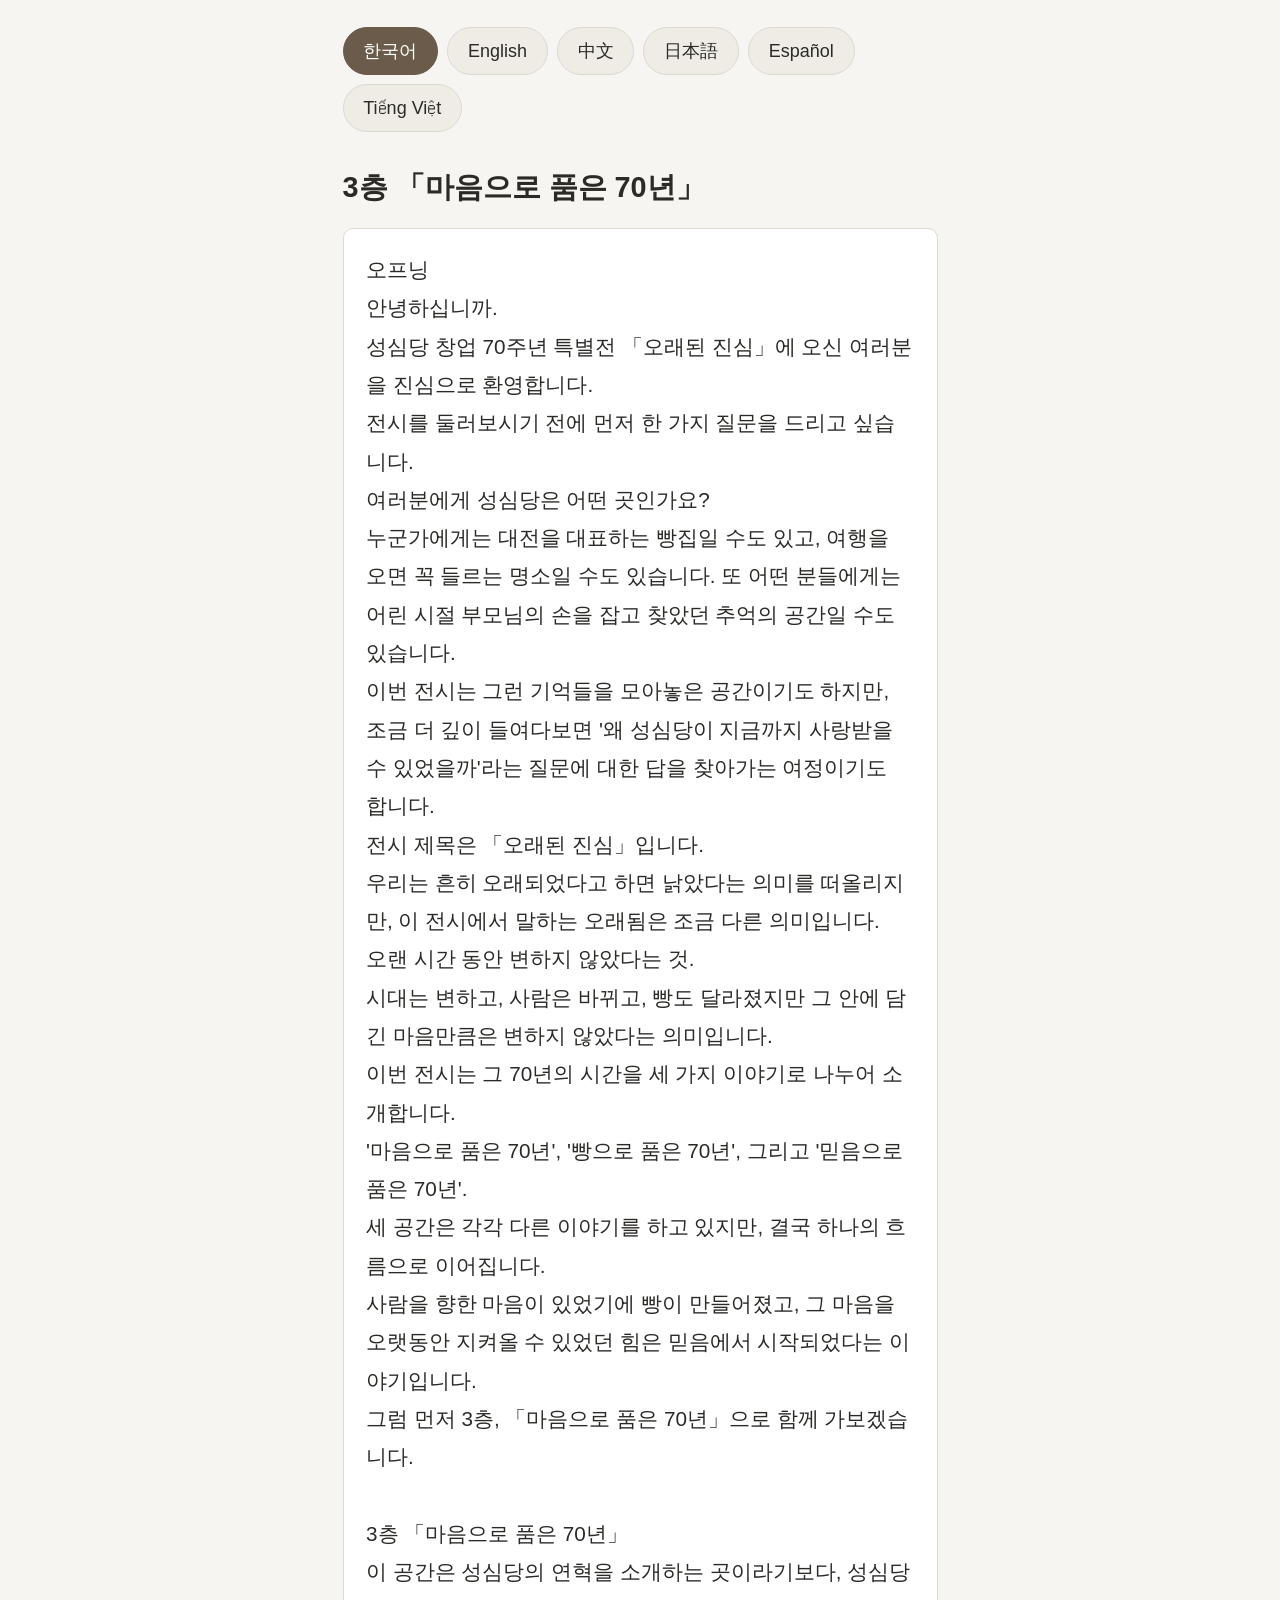
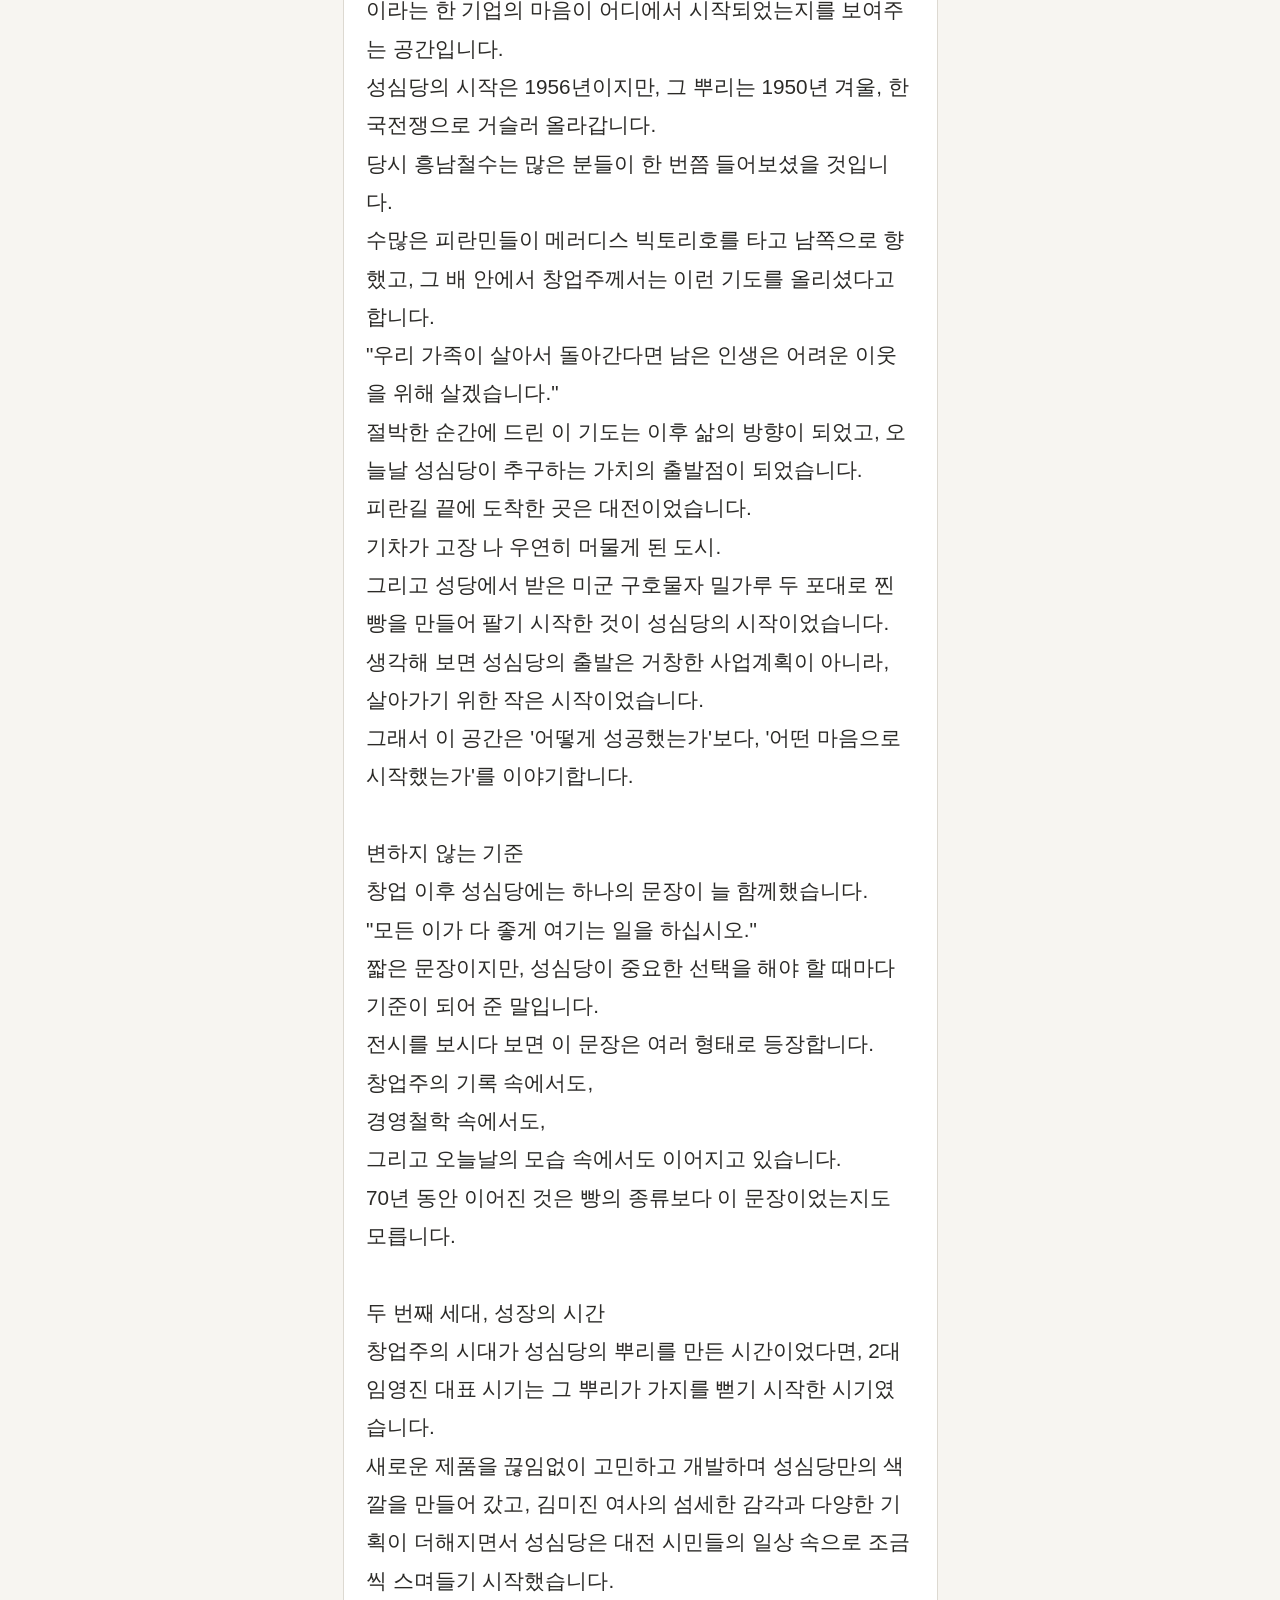
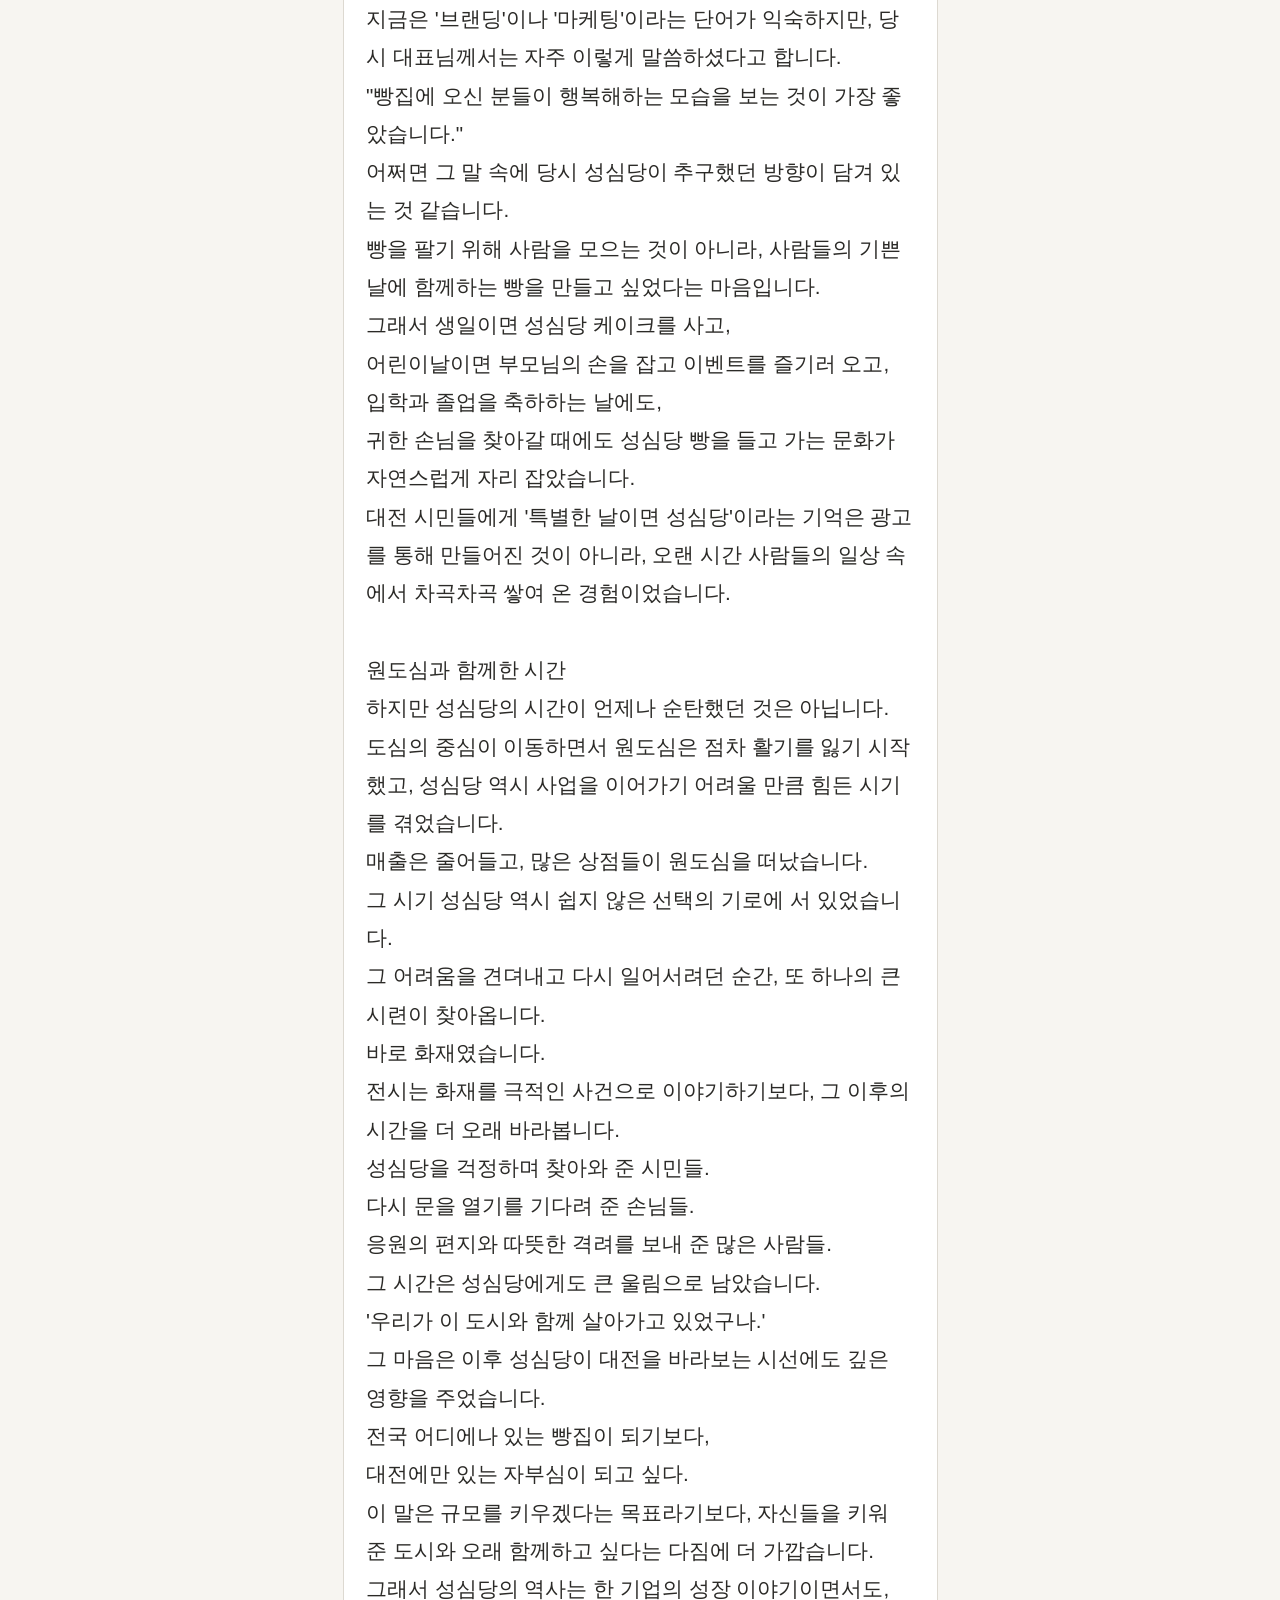
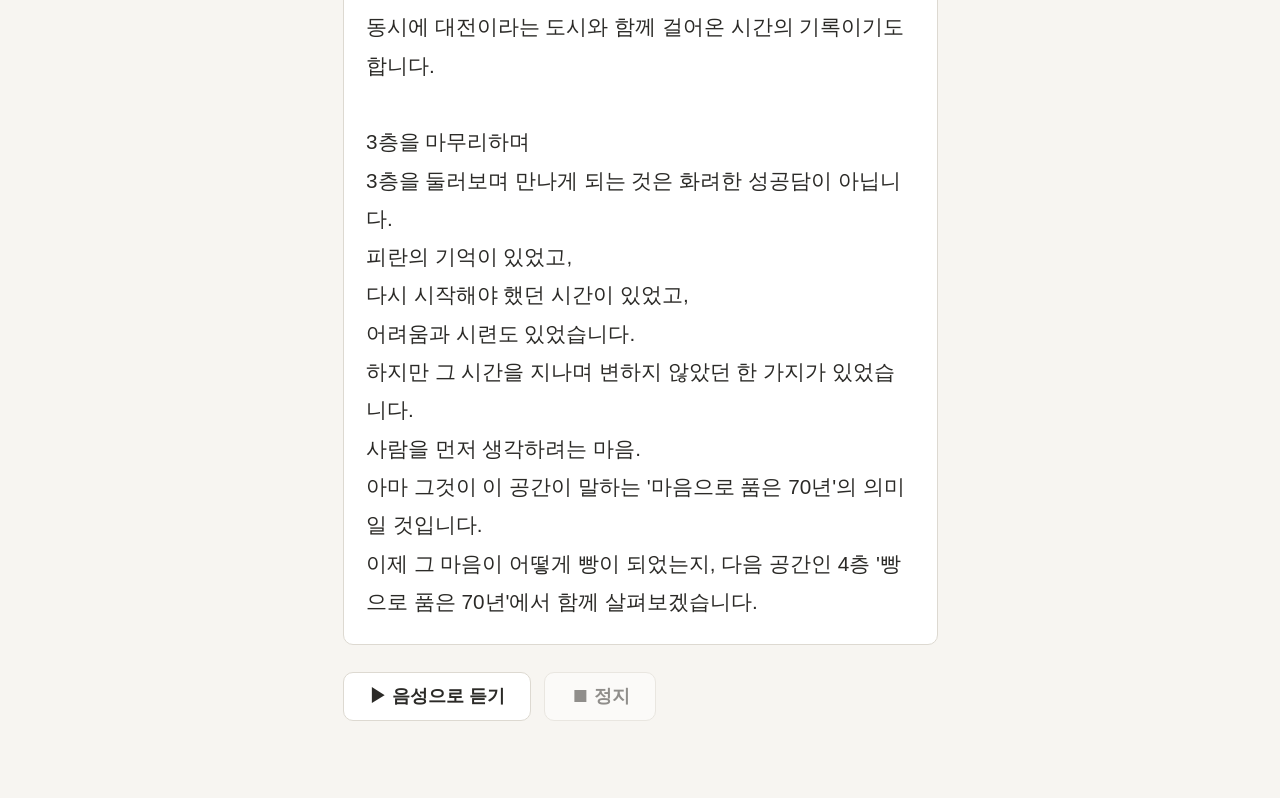
==== floor3/index.html @ 6649b24b "Add Sungsimdang 70th anniversary docent QR site Static mobile-web docent site for floors 3-5 of the " ====
<!DOCTYPE html>
<html lang="ko">
<head>
  <meta charset="UTF-8">
  <meta name="viewport" content="width=device-width, initial-scale=1.0">
  <title>3층 전시실 도슨트</title>
  <link rel="stylesheet" href="../css/style.css">
</head>
<body data-floor="3">
  <main class="docent">
    <nav class="lang-chips" id="lang-chips" aria-label="Language selection"></nav>

    <h1 class="title" id="title"></h1>
    <div class="content" id="content"></div>

    <div class="audio-controls" id="audio-controls">
      <button type="button" class="btn btn-audio" id="btn-playpause">▶ 음성으로 듣기</button>
      <button type="button" class="btn btn-audio" id="btn-stop" disabled>⏹ 정지</button>
    </div>

    <p class="notice" id="voice-notice" hidden></p>
  </main>

  <script src="../js/docent.js"></script>
</body>
</html>
---- css/style.css ----
/* ==========================================================================
   Museum QR Docent -- shared stylesheet
   Mobile-first: visitors reach these pages by scanning a QR code on a phone.
   ========================================================================== */

:root {
  --color-bg: #f7f5f1;
  --color-surface: #ffffff;
  --color-text: #2b2a27;
  --color-text-muted: #6b6862;
  --color-border: #ddd9d1;
  --color-accent: #6b5b4a;
  --color-accent-contrast: #ffffff;
  --color-chip-bg: #efece6;
  --color-chip-active-bg: #6b5b4a;
  --color-chip-active-text: #ffffff;
  --color-notice-bg: #f4ead9;
  --color-notice-border: #d8c39a;
  --color-notice-text: #6b5327;
  --radius: 10px;
  --spacing: 1rem;
  font-size: 18px;
}

* {
  box-sizing: border-box;
}

html,
body {
  margin: 0;
  padding: 0;
}

body {
  background: var(--color-bg);
  color: var(--color-text);
  font-family: -apple-system, BlinkMacSystemFont, "Segoe UI", Roboto, "Noto Sans KR",
    "Malgun Gothic", Helvetica, Arial, sans-serif;
  line-height: 1.6;
  -webkit-text-size-adjust: 100%;
}

/* --------------------------------------------------------------------------
   Floor / docent page layout
   -------------------------------------------------------------------------- */

.docent {
  max-width: 640px;
  margin: 0 auto;
  padding: 1.5rem 1.25rem 3rem;
}

/* Language chip row */
.lang-chips {
  display: flex;
  flex-wrap: wrap;
  gap: 0.5rem;
  margin-bottom: 1.75rem;
}

.lang-chip {
  flex: 0 0 auto;
  min-height: 48px;
  padding: 0.5rem 1.1rem;
  font-size: 1rem;
  font-weight: 500;
  color: var(--color-text);
  background: var(--color-chip-bg);
  border: 1px solid var(--color-border);
  border-radius: 999px;
  cursor: pointer;
  transition: background-color 0.15s ease, color 0.15s ease, border-color 0.15s ease;
  -webkit-tap-highlight-color: transparent;
}

.lang-chip:active {
  transform: scale(0.98);
}

.lang-chip.is-active {
  background: var(--color-chip-active-bg);
  color: var(--color-chip-active-text);
  border-color: var(--color-chip-active-bg);
}

/* Title + content */
.title {
  font-size: 1.6rem;
  font-weight: 700;
  margin: 0 0 1rem;
  color: var(--color-text);
}

.content {
  font-size: 1.15rem;
  line-height: 1.85;
  color: var(--color-text);
  background: var(--color-surface);
  border: 1px solid var(--color-border);
  border-radius: var(--radius);
  padding: 1.25rem;
  margin: 0 0 1.5rem;
  white-space: pre-line;
}

/* Audio controls */
.audio-controls {
  display: flex;
  flex-wrap: wrap;
  gap: 0.75rem;
  margin-bottom: 1.25rem;
}

.btn {
  min-height: 48px;
  padding: 0.65rem 1.4rem;
  font-size: 1rem;
  font-weight: 600;
  border-radius: var(--radius);
  border: 1px solid var(--color-border);
  background: var(--color-surface);
  color: var(--color-text);
  cursor: pointer;
  -webkit-tap-highlight-color: transparent;
}

.btn:active {
  transform: scale(0.98);
}

.btn:disabled {
  opacity: 0.5;
  cursor: not-allowed;
}

.btn-audio.is-playing {
  background: var(--color-accent);
  color: var(--color-accent-contrast);
  border-color: var(--color-accent);
}

/* Voice-limited notice */
.notice {
  font-size: 0.95rem;
  color: var(--color-notice-text);
  background: var(--color-notice-bg);
  border: 1px solid var(--color-notice-border);
  border-radius: var(--radius);
  padding: 0.85rem 1rem;
}

.notice[hidden] {
  display: none;
}

/* --------------------------------------------------------------------------
   Root admin/test landing page
   -------------------------------------------------------------------------- */

.landing {
  max-width: 480px;
  margin: 0 auto;
  padding: 2.5rem 1.25rem 3rem;
  text-align: center;
}

.landing h1 {
  font-size: 1.6rem;
  margin-bottom: 0.5rem;
}

.landing .landing-note {
  color: var(--color-text-muted);
  font-size: 0.95rem;
  margin-bottom: 2rem;
}

.floor-links {
  display: flex;
  flex-direction: column;
  gap: 1rem;
}

.floor-card {
  display: block;
  min-height: 64px;
  padding: 1.1rem 1.5rem;
  background: var(--color-surface);
  border: 1px solid var(--color-border);
  border-radius: var(--radius);
  color: var(--color-text);
  text-decoration: none;
  font-size: 1.25rem;
  font-weight: 600;
  text-align: center;
  transition: background-color 0.15s ease, border-color 0.15s ease;
}

.floor-card:active {
  transform: scale(0.99);
}

.floor-card:hover,
.floor-card:focus-visible {
  background: var(--color-chip-bg);
  border-color: var(--color-accent);
}

/* --------------------------------------------------------------------------
   Small-screen refinements
   -------------------------------------------------------------------------- */

@media (max-width: 360px) {
  :root {
    font-size: 16px;
  }

  .title {
    font-size: 1.4rem;
  }
}
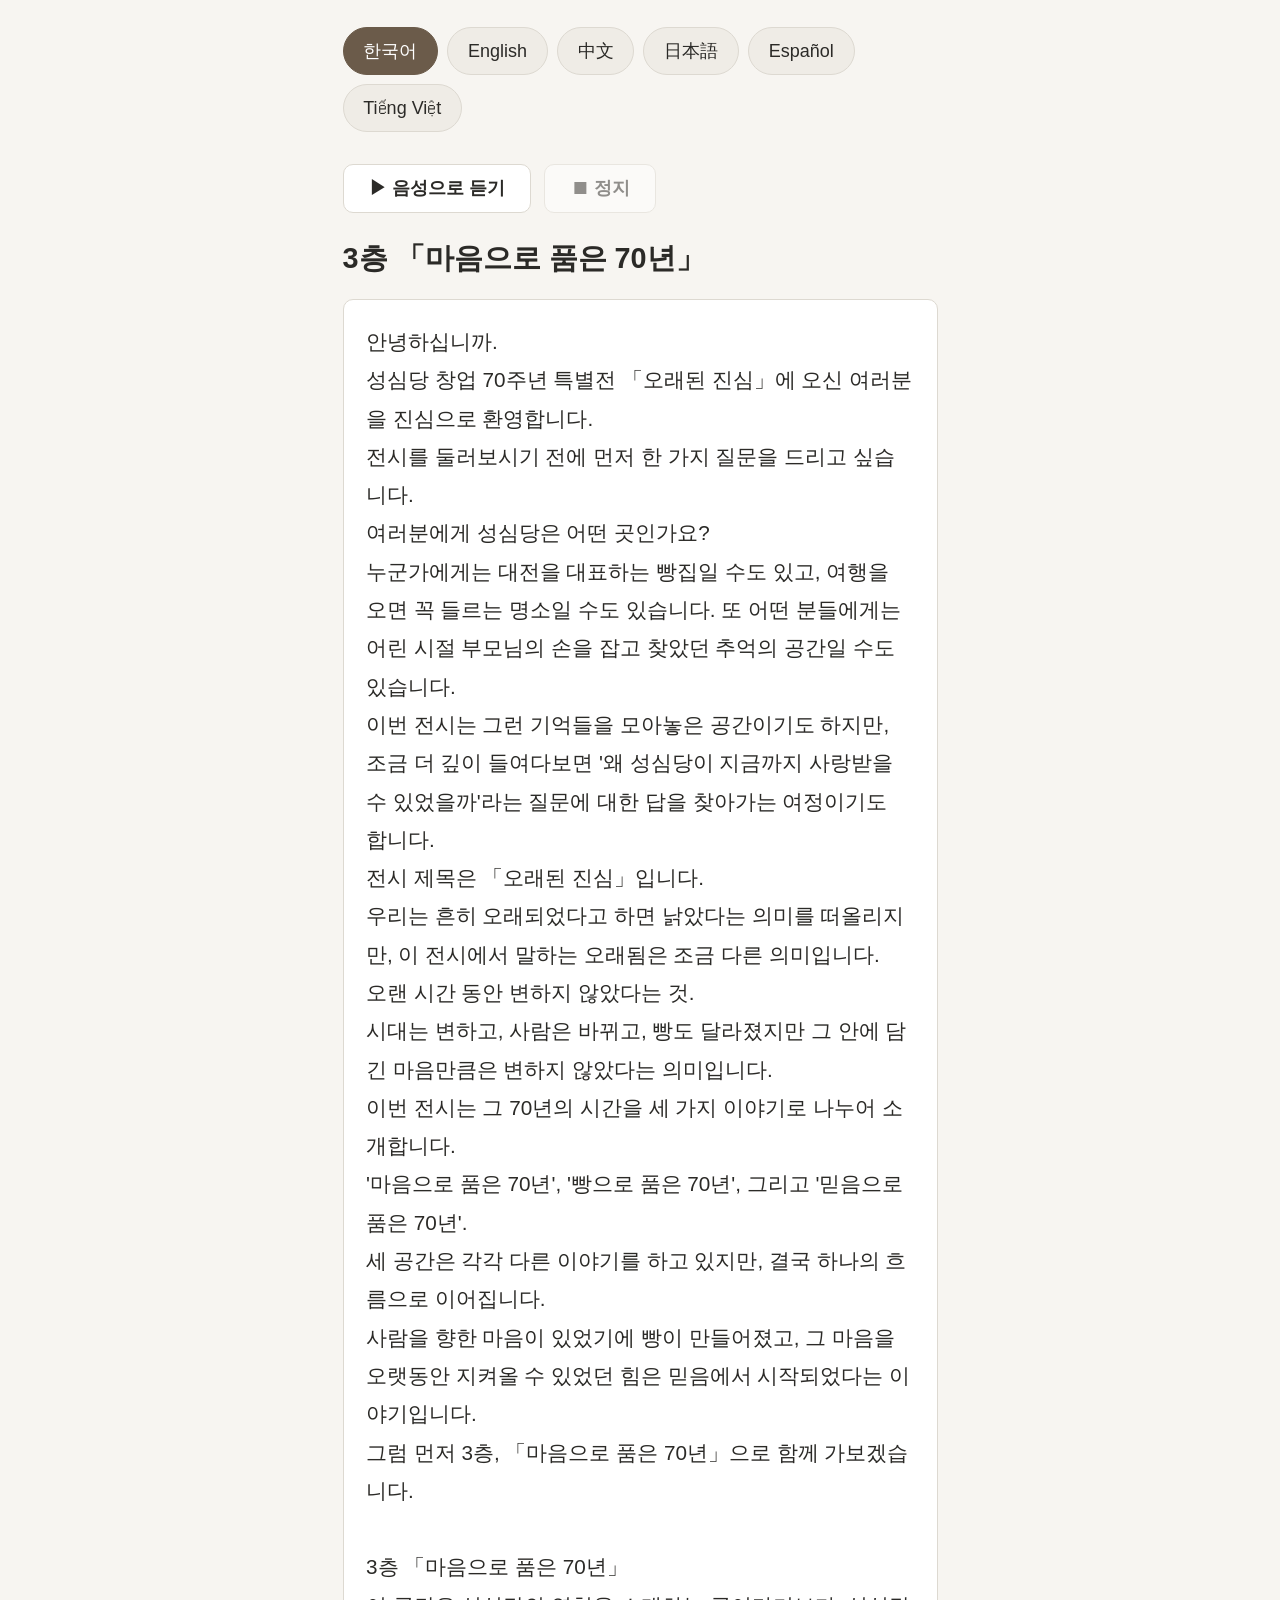
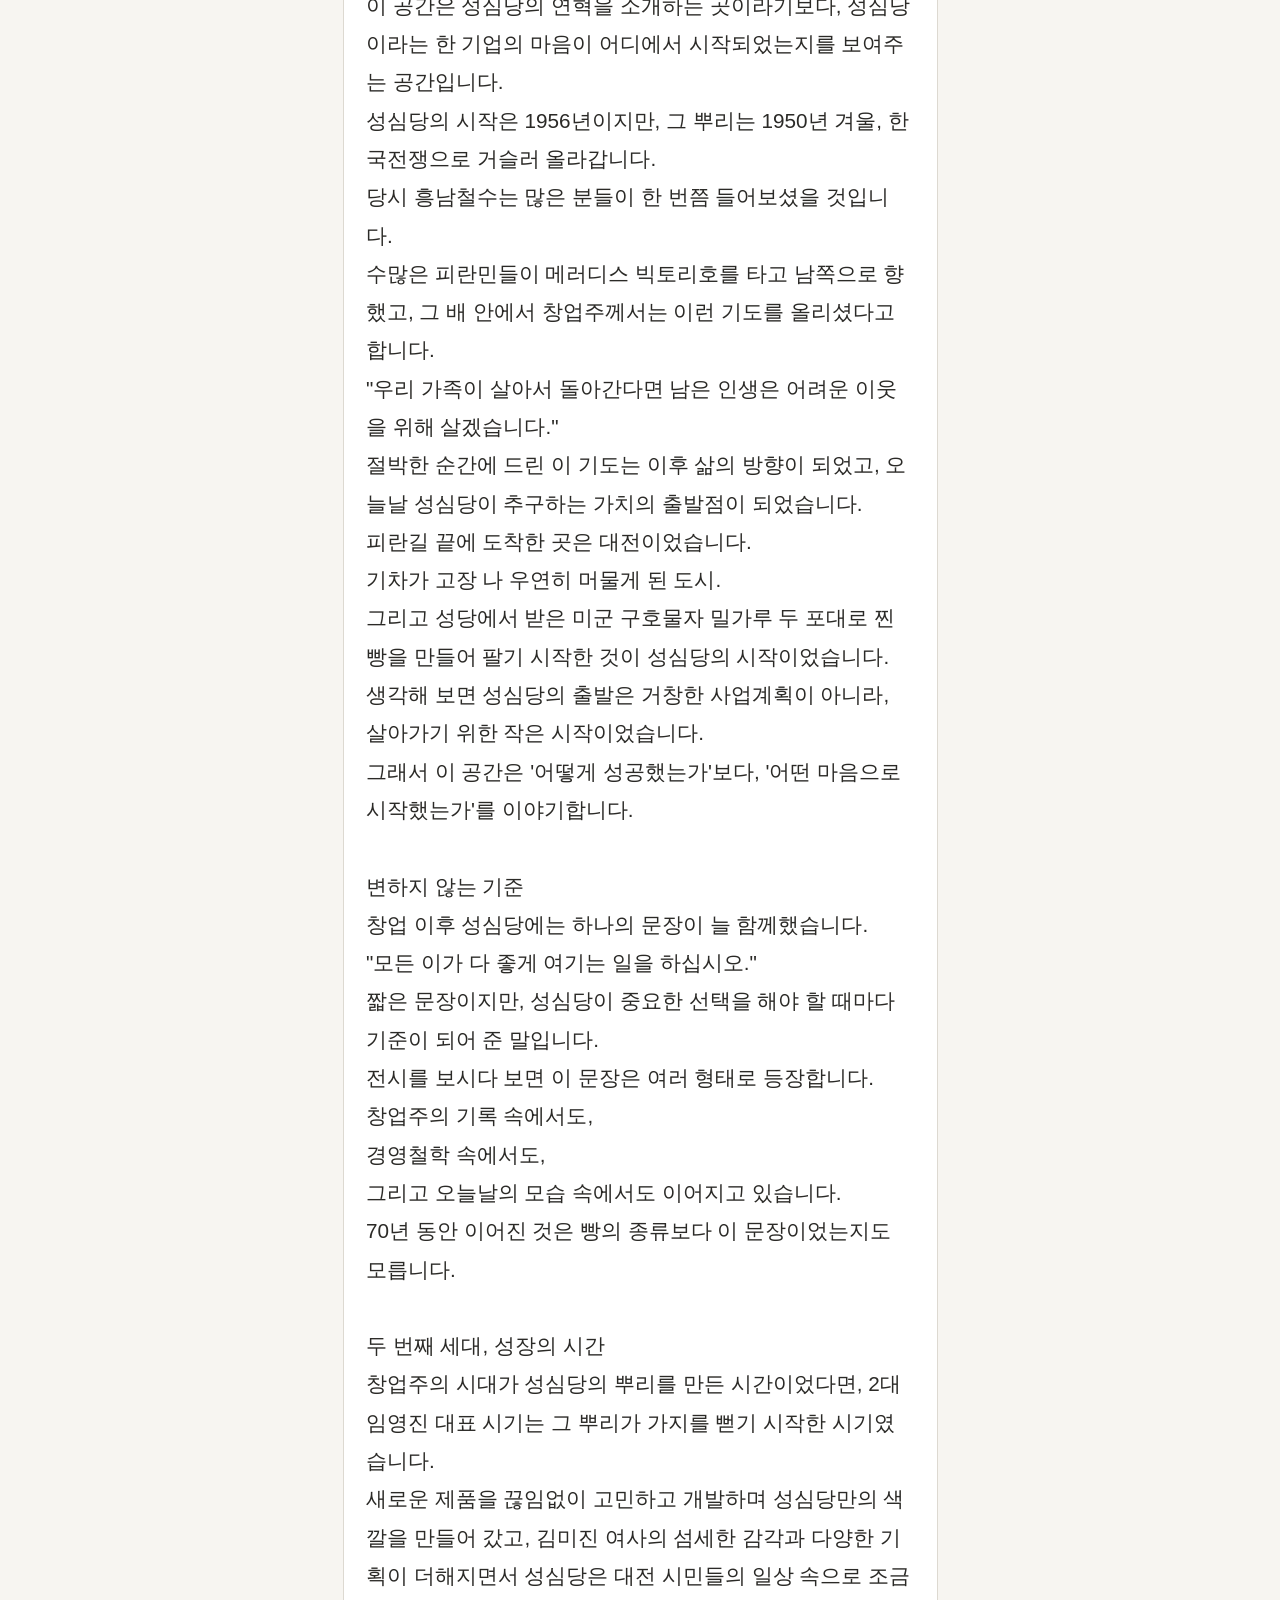
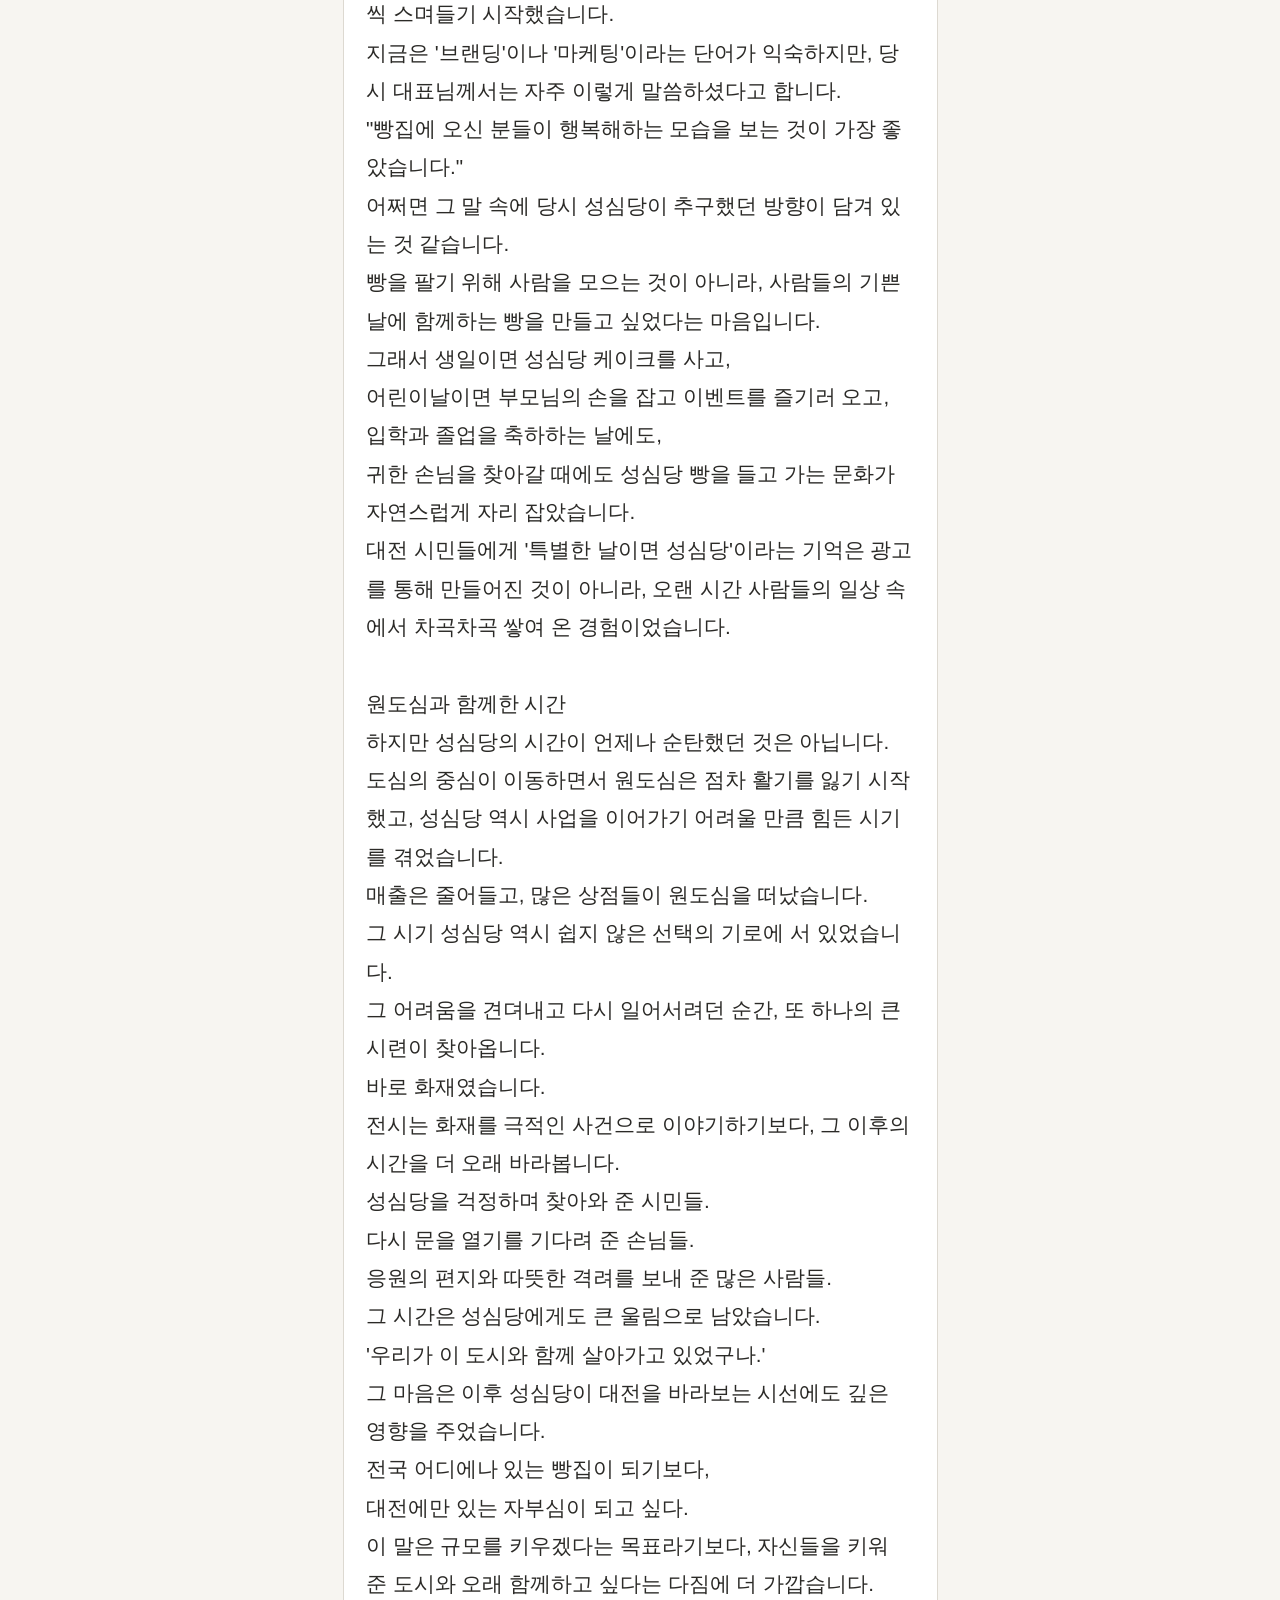
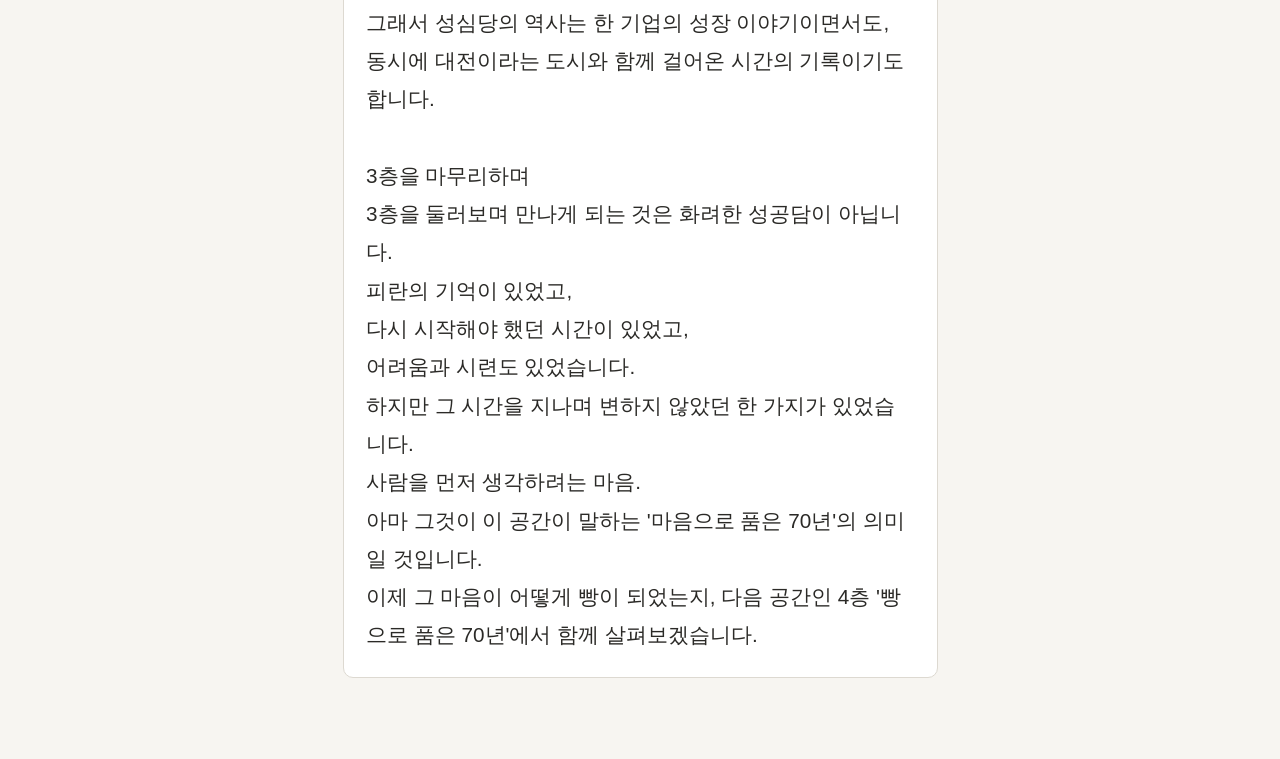
==== commit 928dce0b: "Move audio controls above content and remove opening label from floor3 text Audio play/stop buttons " ====
--- a/floor3/index.html
+++ b/floor3/index.html
@@ -10,13 +10,13 @@
   <main class="docent">
     <nav class="lang-chips" id="lang-chips" aria-label="Language selection"></nav>
 
-    <h1 class="title" id="title"></h1>
-    <div class="content" id="content"></div>
-
     <div class="audio-controls" id="audio-controls">
       <button type="button" class="btn btn-audio" id="btn-playpause">▶ 음성으로 듣기</button>
       <button type="button" class="btn btn-audio" id="btn-stop" disabled>⏹ 정지</button>
     </div>
+
+    <h1 class="title" id="title"></h1>
+    <div class="content" id="content"></div>
 
     <p class="notice" id="voice-notice" hidden></p>
   </main>
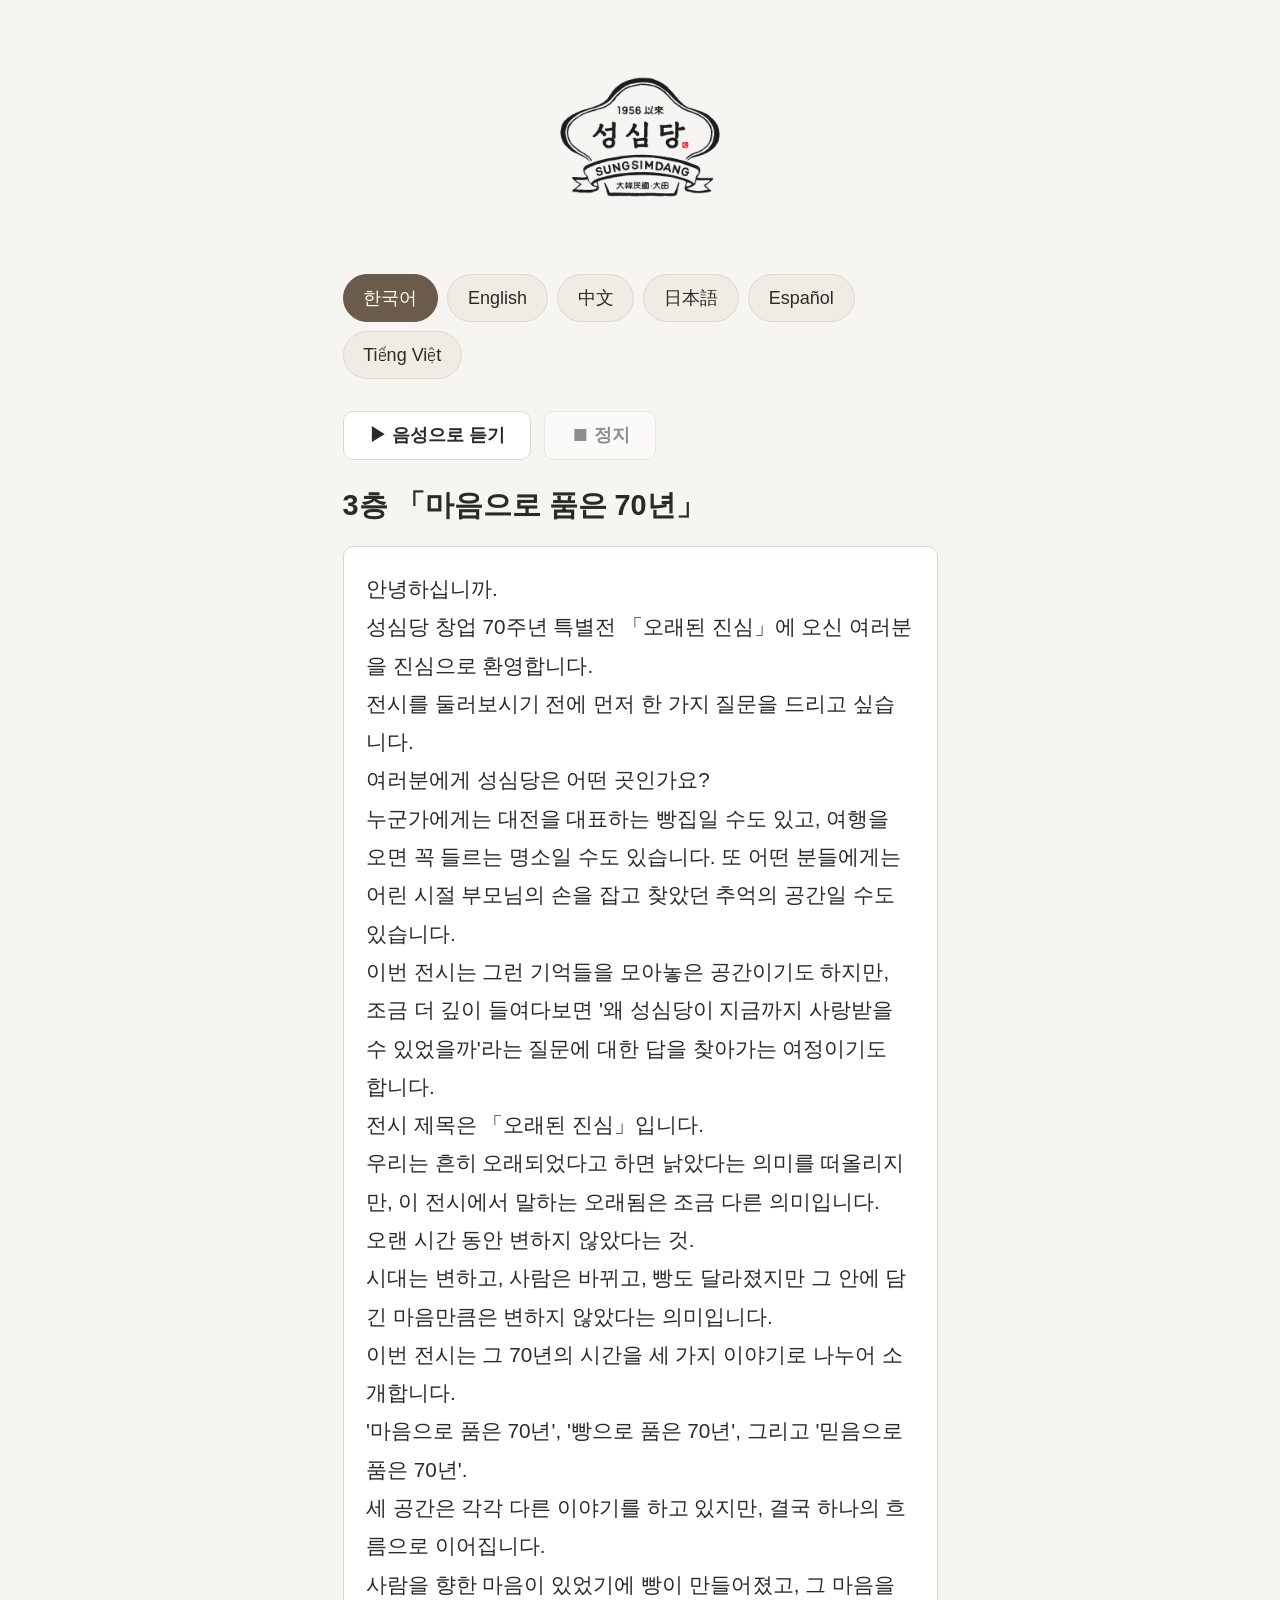
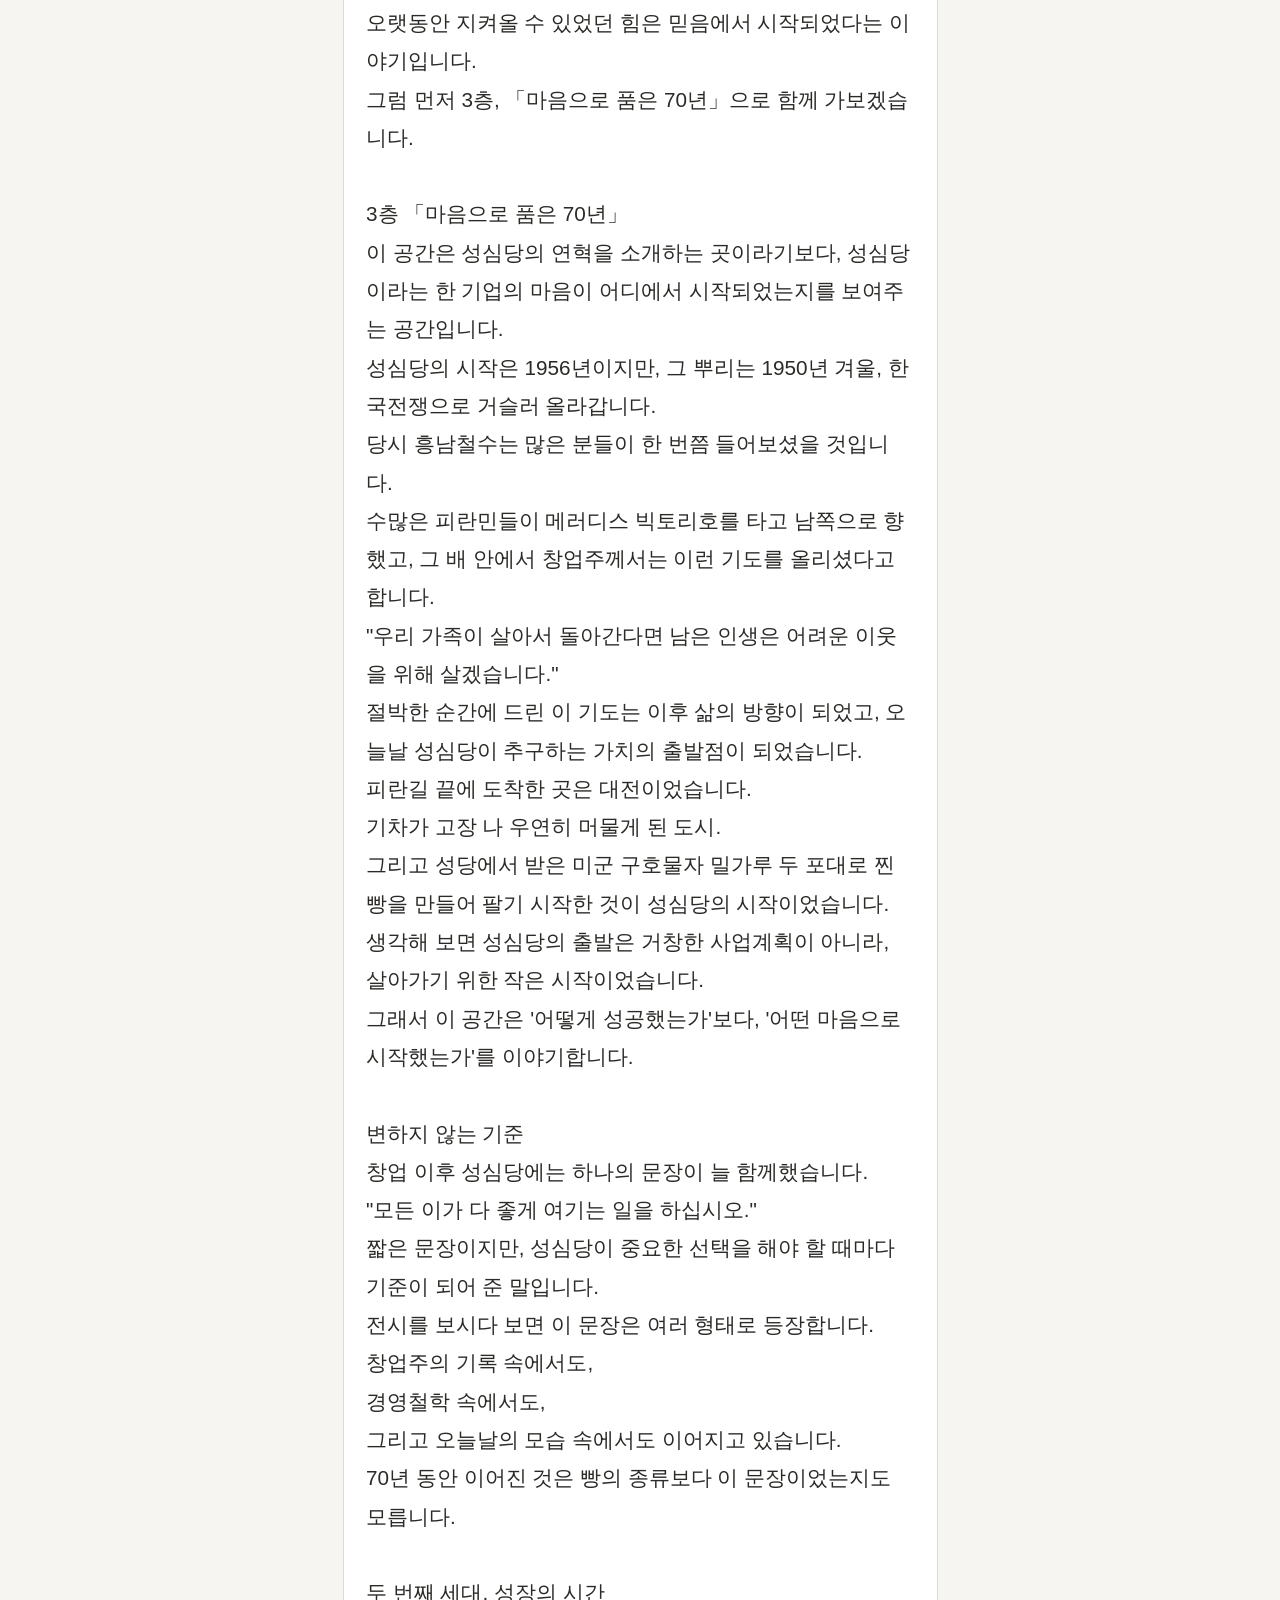
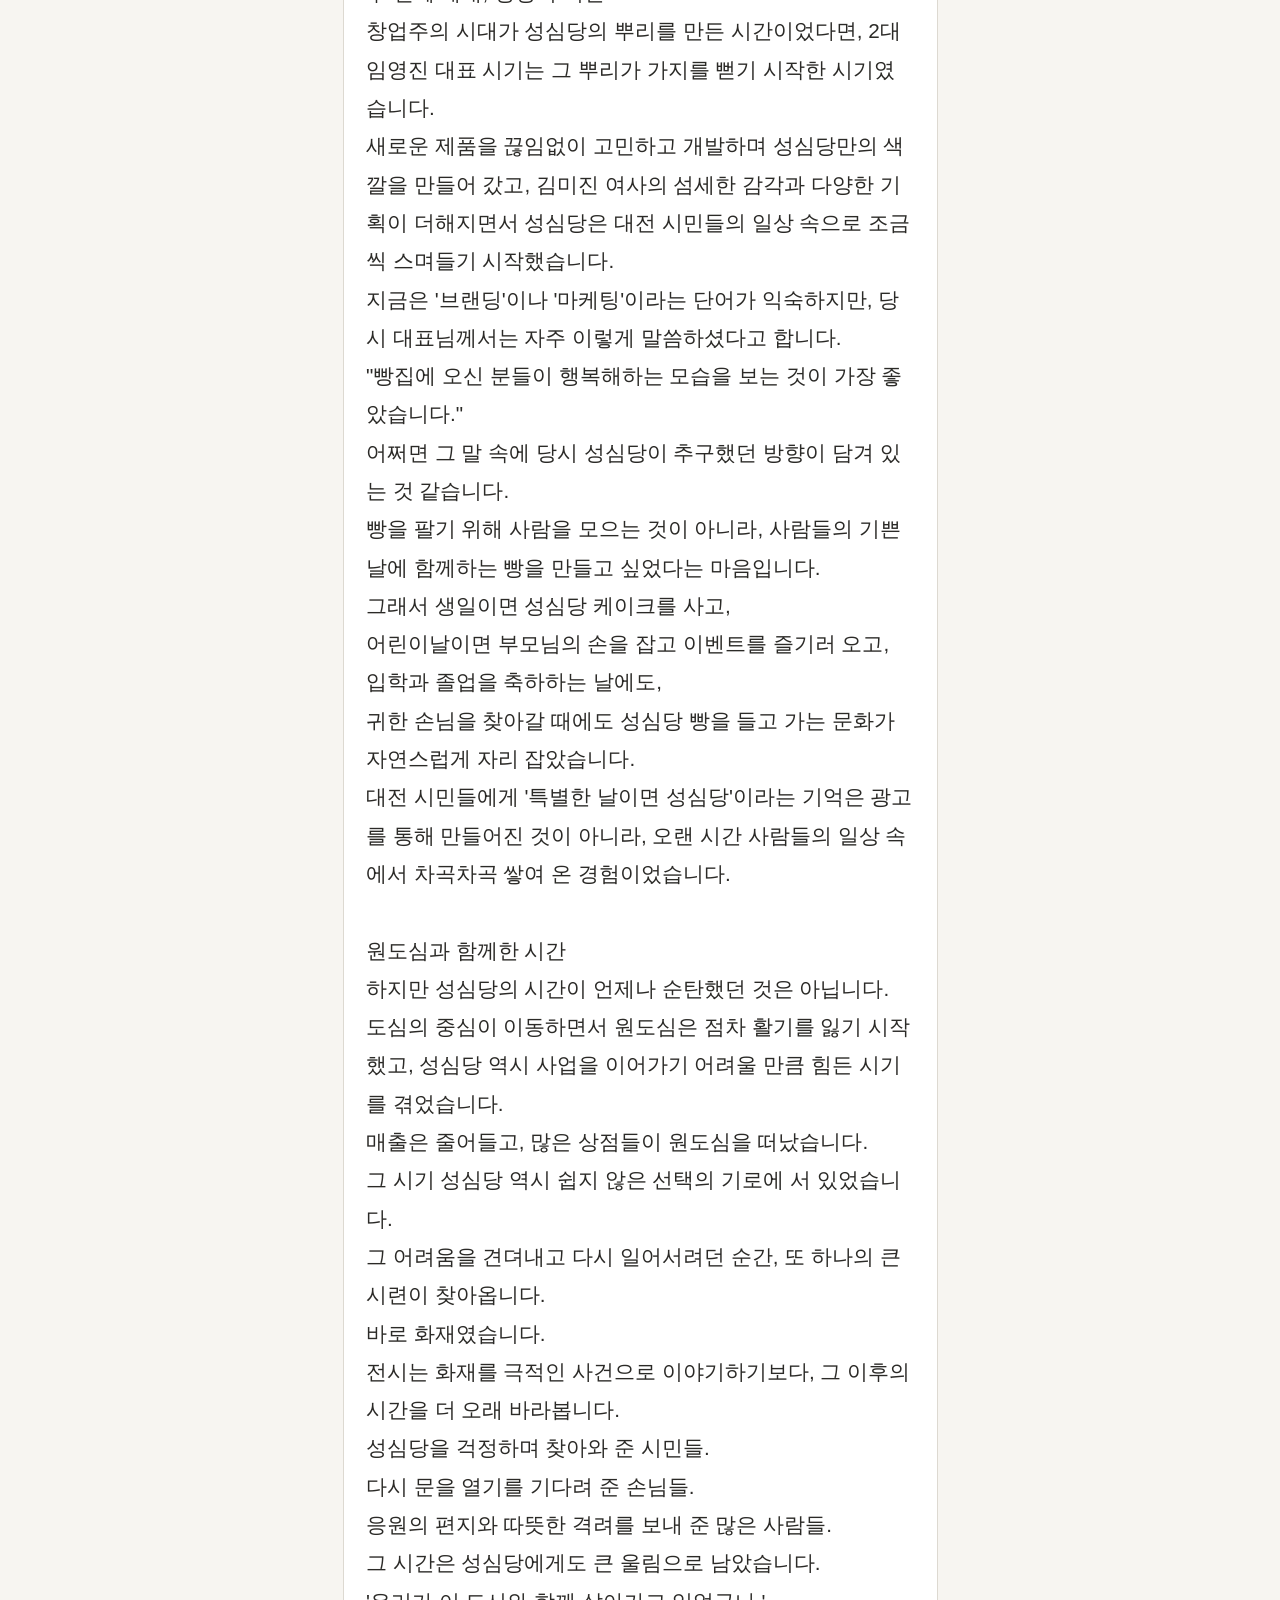
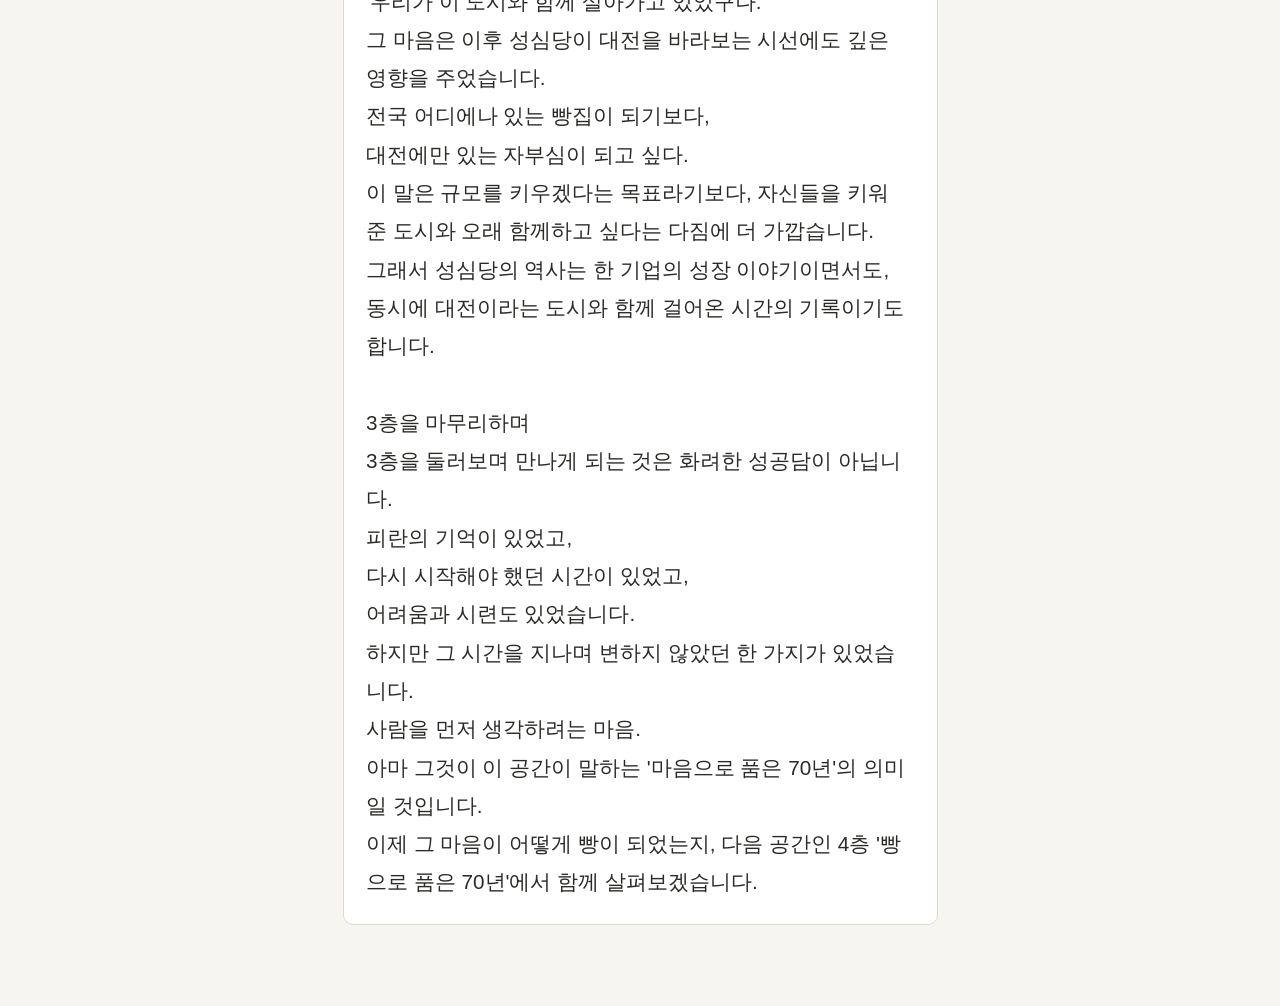
==== commit c8e9b453: "Add Sungsimdang logo to top of each floor docent page Co-Authored-By: Claude Sonnet 5 <noreply@anthr" ====
--- a/floor3/index.html
+++ b/floor3/index.html
@@ -8,6 +8,8 @@
 </head>
 <body data-floor="3">
   <main class="docent">
+    <img class="brand-logo" src="../assets/sungsimdang-logo.png" alt="성심당 1956 以來 SUNGSIMDANG">
+
     <nav class="lang-chips" id="lang-chips" aria-label="Language selection"></nav>
 
     <div class="audio-controls" id="audio-controls">
--- a/css/style.css
+++ b/css/style.css
@@ -51,6 +51,15 @@
   padding: 1.5rem 1.25rem 3rem;
 }
 
+/* Brand logo */
+.brand-logo {
+  display: block;
+  width: 100%;
+  max-width: 220px;
+  height: auto;
+  margin: 0 auto 1.5rem;
+}
+
 /* Language chip row */
 .lang-chips {
   display: flex;
